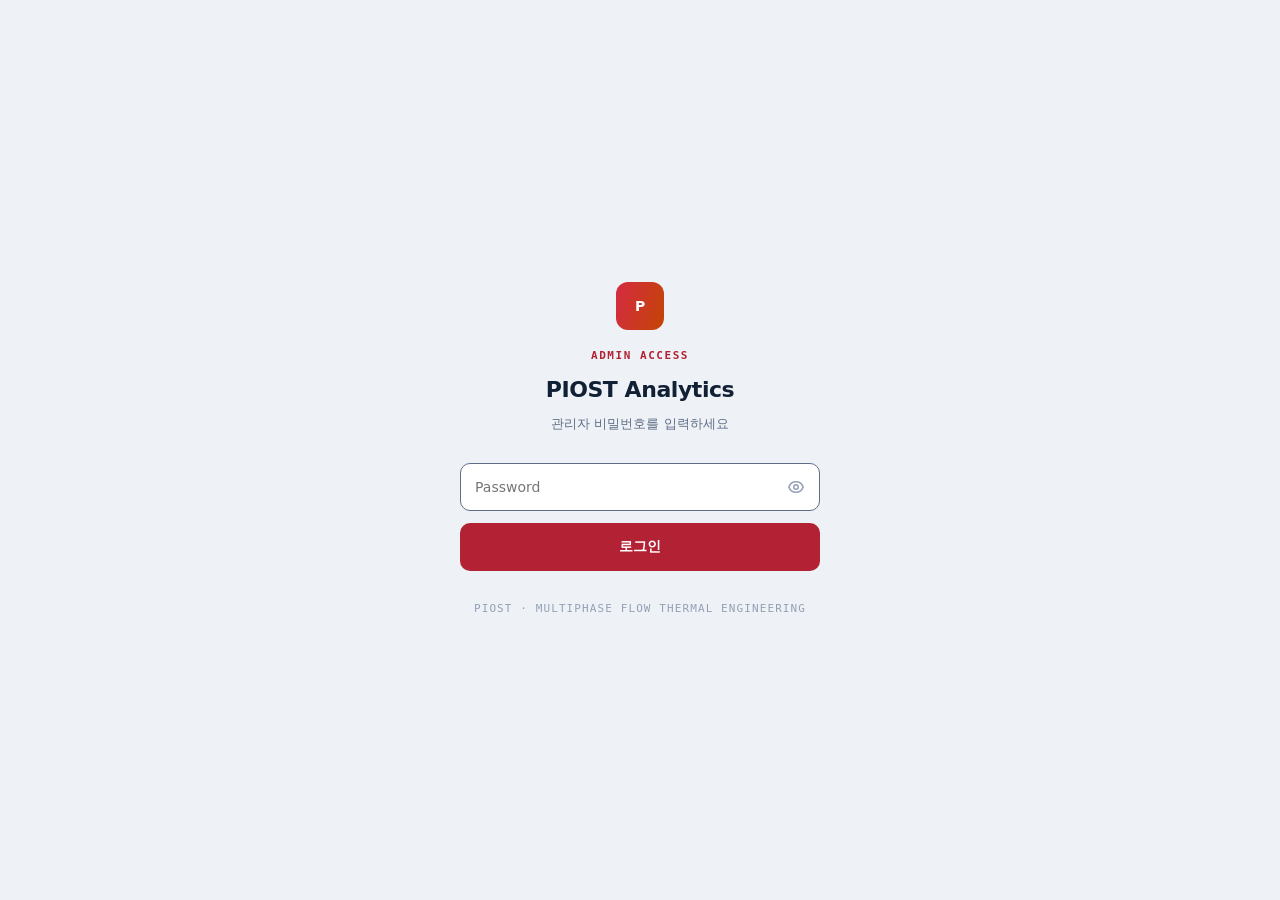
==== admin/index.html @ dd5fe5ca "feat: /admin 방문자 통계 대시보드 + 트래킹 비콘 mftel-website(/admin) 아키텍처를 정적 사이트에 이식. - api/track, api/analytics" ====
<!DOCTYPE html>
<html lang="ko">
<head>
    <meta charset="UTF-8">
    <meta name="viewport" content="width=device-width, initial-scale=1.0">
    <meta name="robots" content="noindex, nofollow">
    <title>PIOST Analytics</title>
    <link rel="icon" href="/favicon.svg" type="image/svg+xml">
    <style>
        :root {
            --crimson: #B22234;
            --crimson-bright: #D42A42;
            --ember: #C44505;
            --navy: #1B365D;
            --paper: #FFFFFF;
            --paper-2: #F5F7FA;
            --well: #EEF2F7;
            --line: #E4E9F0;
            --ink-1: #122036;
            --ink-2: #46566E;
            --ink-3: #5F6E86;
            --ink-4: #93A0B4;
            --radius-s: 10px;
            --radius-m: 14px;
            --font: "Pretendard Variable", Pretendard, -apple-system, BlinkMacSystemFont,
                system-ui, "Segoe UI", Roboto, "Apple SD Gothic Neo", "Noto Sans KR", sans-serif;
            --mono: ui-monospace, "SF Mono", SFMono-Regular, Menlo, Consolas, monospace;
        }
        * { box-sizing: border-box; margin: 0; padding: 0; }
        html { -webkit-text-size-adjust: 100%; }
        body { font-family: var(--font); background: var(--well); color: var(--ink-1); font-size: 14px; line-height: 1.5; -webkit-font-smoothing: antialiased; }
        button, input { font-family: inherit; font-size: inherit; color: inherit; }
        button { cursor: pointer; border: none; background: none; }
        .mono { font-family: var(--mono); font-variant-numeric: tabular-nums; }
        .tnum { font-variant-numeric: tabular-nums; }

        /* ── Login ─────────────────────────────────────────────── */
        #login { min-height: 100vh; display: flex; align-items: center; justify-content: center; padding: 24px; }
        #login .box { width: 100%; max-width: 360px; }
        #login .brand { display: flex; flex-direction: column; align-items: center; text-align: center; margin-bottom: 30px; }
        #login .logo { height: 48px; width: 48px; border-radius: 12px; background: linear-gradient(108deg, var(--crimson-bright), var(--ember)); display: flex; align-items: center; justify-content: center; color: #fff; font-weight: 800; letter-spacing: -0.02em; }
        #login .kicker { margin-top: 18px; font-family: var(--mono); font-size: 11px; font-weight: 600; text-transform: uppercase; letter-spacing: 0.14em; color: var(--crimson); }
        #login h1 { margin-top: 8px; font-size: 22px; font-weight: 700; letter-spacing: -0.02em; }
        #login p.sub { margin-top: 8px; font-size: 13px; color: var(--ink-3); }
        #login form { margin-top: 8px; }
        .pw-wrap { position: relative; }
        .pw-wrap input { height: 48px; width: 100%; border: 1px solid var(--line); border-radius: var(--radius-s); background: var(--paper); padding: 0 46px 0 14px; outline: none; transition: border-color .15s; }
        .pw-wrap input:focus { border-color: var(--ink-3); }
        .pw-wrap button { position: absolute; right: 6px; top: 6px; height: 36px; width: 36px; border-radius: 8px; display: flex; align-items: center; justify-content: center; color: var(--ink-4); }
        .pw-wrap button:hover { background: var(--well); color: var(--ink-2); }
        .btn-primary { height: 48px; width: 100%; margin-top: 12px; border-radius: var(--radius-s); background: var(--crimson); color: #fff; font-weight: 600; transition: background .15s, opacity .15s; }
        .btn-primary:hover { background: #9c1d2d; }
        .btn-primary:disabled { opacity: .45; cursor: not-allowed; }
        .err { margin-top: 12px; font-size: 12px; color: var(--crimson); display: flex; gap: 6px; align-items: center; }
        #login .foot { margin-top: 30px; text-align: center; font-family: var(--mono); font-size: 11px; text-transform: uppercase; letter-spacing: 0.1em; color: var(--ink-4); }

        /* ── App shell ─────────────────────────────────────────── */
        #app { display: none; min-height: 100vh; }
        header.top { position: sticky; top: 0; z-index: 20; background: rgba(255,255,255,.9); backdrop-filter: blur(10px); border-bottom: 1px solid var(--line); }
        header.top .inner { max-width: 1200px; margin: 0 auto; height: 60px; padding: 0 16px; display: flex; align-items: center; justify-content: space-between; gap: 12px; }
        .brand-row { display: flex; align-items: center; gap: 10px; }
        .brand-row .logo { height: 30px; width: 30px; border-radius: 8px; background: linear-gradient(108deg, var(--crimson-bright), var(--ember)); display: flex; align-items: center; justify-content: center; color: #fff; font-weight: 800; font-size: 13px; }
        .brand-row span { font-weight: 700; letter-spacing: -0.01em; }
        .ctrls { display: flex; align-items: center; gap: 8px; }
        .seg { display: inline-flex; gap: 2px; border: 1px solid var(--line); border-radius: var(--radius-s); background: var(--paper); padding: 3px; }
        .seg button { padding: 6px 12px; border-radius: 7px; font-size: 13px; font-weight: 600; color: var(--ink-3); transition: background .15s, color .15s; }
        .seg button.on { background: var(--navy); color: #fff; }
        .icon-btn { height: 36px; width: 36px; border: 1px solid var(--line); border-radius: var(--radius-s); background: var(--paper); color: var(--ink-2); display: flex; align-items: center; justify-content: center; transition: background .15s; }
        .icon-btn:hover { background: var(--well); }
        .txt-btn { height: 36px; padding: 0 12px; border: 1px solid var(--line); border-radius: var(--radius-s); background: var(--paper); color: var(--ink-2); font-size: 13px; }
        .txt-btn:hover { background: var(--well); }

        main { max-width: 1200px; margin: 0 auto; padding: 16px; display: flex; flex-direction: column; gap: 16px; }
        .titlerow { display: flex; flex-wrap: wrap; gap: 12px; align-items: flex-end; justify-content: space-between; }
        .titlerow h1 { font-size: 22px; font-weight: 700; letter-spacing: -0.02em; }
        .titlerow .meta { margin-top: 2px; font-family: var(--mono); font-size: 11px; color: var(--ink-4); }
        .filters { display: flex; flex-wrap: wrap; gap: 8px; }
        .chip { display: inline-flex; align-items: center; gap: 7px; border: 1px solid var(--line); border-radius: var(--radius-s); background: var(--paper); padding: 6px 12px; font-size: 13px; font-weight: 600; color: var(--ink-2); transition: background .15s; }
        .chip:hover { background: var(--well); }
        .chip.on { background: var(--navy); color: #fff; border-color: transparent; }
        .chip .dot { height: 7px; width: 7px; border-radius: 50%; }
        .chip .n { color: var(--ink-4); }
        .chip.on .n { color: rgba(255,255,255,.7); }

        .kpis { display: grid; grid-template-columns: repeat(2, 1fr); gap: 12px; }
        @media (min-width: 640px) { .kpis { grid-template-columns: repeat(4, 1fr); } }
        @media (min-width: 1024px) { .kpis { grid-template-columns: repeat(7, 1fr); } }
        .kpi { background: var(--paper); border: 1px solid var(--line); border-radius: var(--radius-m); padding: 16px; }
        .kpi .lab { font-family: var(--mono); font-size: 10px; font-weight: 600; text-transform: uppercase; letter-spacing: 0.08em; color: var(--ink-3); }
        .kpi .val { margin-top: 8px; font-size: 26px; font-weight: 700; letter-spacing: -0.02em; }
        .kpi .val .trend { font-family: var(--mono); font-size: 12px; font-weight: 500; margin-left: 6px; color: var(--ink-3); }
        .kpi .val .trend.up { color: #15803d; }
        .kpi .val .trend.down { color: var(--crimson); }
        .kpi .sub { margin-top: 2px; font-size: 11px; color: var(--ink-4); }

        .panel { background: var(--paper); border: 1px solid var(--line); border-radius: var(--radius-m); }
        .panel > .head { display: flex; align-items: center; justify-content: space-between; gap: 12px; padding: 12px 16px; border-bottom: 1px solid var(--line); }
        .panel > .head h2 { font-size: 14px; font-weight: 700; letter-spacing: -0.01em; }
        .panel > .head .psub { margin-top: 2px; font-family: var(--mono); font-size: 11px; color: var(--ink-4); }
        .panel > .body { padding: 16px; }
        .grid { display: grid; gap: 16px; }
        @media (min-width: 640px) { .g2 { grid-template-columns: repeat(2, 1fr); } }
        @media (min-width: 640px) { .g2x { grid-template-columns: repeat(2, 1fr); } }
        @media (min-width: 1024px) { .g3 { grid-template-columns: repeat(3, 1fr); } .g4 { grid-template-columns: repeat(4, 1fr); } }
        @media (min-width: 640px) and (max-width: 1023px) { .g4 { grid-template-columns: repeat(2, 1fr); } }

        /* bar list */
        .bars { display: flex; flex-direction: column; gap: 10px; }
        .bar .row1 { display: flex; align-items: center; justify-content: space-between; gap: 8px; margin-bottom: 4px; }
        .bar .lbl { display: flex; align-items: center; gap: 8px; min-width: 0; color: var(--ink-2); }
        .bar .lbl .txt { white-space: nowrap; overflow: hidden; text-overflow: ellipsis; }
        .bar .lbl .sub { color: var(--ink-4); flex-shrink: 0; font-size: 12px; }
        .bar .lbl .dot { height: 8px; width: 8px; border-radius: 50%; flex-shrink: 0; }
        .bar .num { flex-shrink: 0; font-family: var(--mono); font-size: 12px; color: var(--ink-3); }
        .bar .num .pct { margin-left: 6px; color: var(--ink-4); }
        .bar .track { height: 6px; width: 100%; border-radius: 999px; background: var(--well); overflow: hidden; }
        .bar .fill { height: 100%; border-radius: 999px; background: var(--navy); }
        .empty { padding: 24px 0; text-align: center; color: var(--ink-4); font-size: 13px; }
        .cbtn { color: var(--ink-2); text-align: left; }
        .cbtn:hover { color: var(--crimson); }
        .cbtn.on { color: var(--crimson); font-weight: 600; }

        /* chart */
        .chart { width: 100%; height: 280px; }
        .chart svg { width: 100%; height: 100%; display: block; }

        /* heatmap */
        .heat-scroll { overflow-x: auto; }
        .heat { min-width: 560px; }
        .heat .r { display: flex; align-items: center; gap: 4px; }
        .heat .wd { width: 20px; flex-shrink: 0; font-family: var(--mono); font-size: 10px; color: var(--ink-4); }
        .heat .cells { display: flex; flex: 1; gap: 3px; padding: 2px 0; }
        .heat .c { height: 16px; flex: 1; border-radius: 2px; }
        .heat .axis { display: flex; flex: 1; gap: 3px; margin-top: 6px; }
        .heat .axis span { flex: 1; text-align: center; font-family: var(--mono); font-size: 9px; color: var(--ink-4); }

        /* sessions */
        .sessions { max-height: 440px; overflow-y: auto; }
        .sess { display: flex; align-items: flex-start; justify-content: space-between; gap: 12px; padding: 10px 0; border-bottom: 1px solid var(--line); }
        .sess:last-child { border-bottom: none; }
        .sess .paths { display: flex; flex-wrap: wrap; align-items: center; gap: 6px; min-width: 0; flex: 1; }
        .sess .who { font-size: 12px; margin-right: 4px; white-space: nowrap; }
        .sess .who b { color: var(--ink-2); font-weight: 600; }
        .sess .who span { color: var(--ink-4); }
        .sess .pth { border: 1px solid var(--line); background: var(--paper-2); border-radius: 5px; padding: 2px 6px; font-family: var(--mono); font-size: 11px; color: var(--ink-2); }
        .sess .arr { color: var(--ink-4); }
        .sess .stat { flex-shrink: 0; display: flex; gap: 12px; font-family: var(--mono); font-size: 11px; color: var(--ink-3); padding-top: 2px; }

        /* table */
        .search { position: relative; }
        .search input { height: 36px; width: 180px; border: 1px solid var(--line); border-radius: var(--radius-s); background: var(--paper); padding: 0 12px 0 32px; outline: none; }
        .search input:focus { border-color: var(--ink-3); }
        .search svg { position: absolute; left: 10px; top: 50%; transform: translateY(-50%); color: var(--ink-4); pointer-events: none; }
        .tbl-wrap { max-height: 560px; overflow: auto; }
        table { width: 100%; border-collapse: collapse; font-size: 13px; }
        thead th { position: sticky; top: 0; z-index: 1; background: var(--paper); text-align: left; font-family: var(--mono); font-size: 10px; font-weight: 600; text-transform: uppercase; letter-spacing: 0.05em; color: var(--ink-3); padding: 8px 12px 8px 0; border-bottom: 1px solid var(--line); }
        tbody td { padding: 8px 12px 8px 0; border-bottom: 1px solid var(--line); color: var(--ink-2); vertical-align: top; }
        tbody tr.click { cursor: pointer; }
        tbody tr.click:hover, tbody tr.open { background: var(--paper-2); }
        .exp dl { display: grid; grid-template-columns: repeat(2, 1fr); gap: 8px 24px; padding: 4px 0; }
        @media (min-width: 640px) { .exp dl { grid-template-columns: repeat(3, 1fr); } }
        @media (min-width: 1024px) { .exp dl { grid-template-columns: repeat(4, 1fr); } }
        .exp dt { font-family: var(--mono); font-size: 10px; text-transform: uppercase; letter-spacing: 0.05em; color: var(--ink-4); }
        .exp dd { margin-top: 2px; color: var(--ink-2); word-break: break-word; }
        .exp .full { grid-column: 1 / -1; }
        .exp .full dd { font-family: var(--mono); font-size: 11px; color: var(--ink-3); word-break: break-all; }
        .note { margin-top: 12px; font-family: var(--mono); font-size: 10px; color: var(--ink-4); }
        .hide-sm { display: none; }
        @media (min-width: 768px) { .hide-md { display: table-cell; } }
        @media (min-width: 1024px) { .hide-lg { display: table-cell; } }
        @media (max-width: 767px) { .hide-md { display: none; } }
        @media (max-width: 1023px) { .hide-lg { display: none; } }
        .badge { display: inline-flex; align-items: center; gap: 6px; white-space: nowrap; }
        .badge .dot { height: 7px; width: 7px; border-radius: 50%; }
        .spin { animation: spin 1s linear infinite; }
        @keyframes spin { to { transform: rotate(360deg); } }
    </style>
</head>
<body>
    <!-- ── Login ─────────────────────────────────────────────── -->
    <section id="login">
        <div class="box">
            <div class="brand">
                <div class="logo">P</div>
                <p class="kicker">Admin Access</p>
                <h1>PIOST Analytics</h1>
                <p class="sub">관리자 비밀번호를 입력하세요</p>
            </div>
            <form id="loginForm">
                <div class="pw-wrap">
                    <input id="pw" type="password" placeholder="Password" autocomplete="current-password" autofocus>
                    <button type="button" id="togglePw" aria-label="비밀번호 표시">
                        <svg width="18" height="18" fill="none" stroke="currentColor" viewBox="0 0 24 24" stroke-width="2"><path stroke-linecap="round" stroke-linejoin="round" d="M15 12a3 3 0 11-6 0 3 3 0 016 0z"/><path stroke-linecap="round" stroke-linejoin="round" d="M2.458 12C3.732 7.943 7.523 5 12 5c4.478 0 8.268 2.943 9.542 7-1.274 4.057-5.064 7-9.542 7-4.477 0-8.268-2.943-9.542-7z"/></svg>
                    </button>
                </div>
                <div class="err" id="loginErr" style="display:none"></div>
                <button type="submit" class="btn-primary" id="loginBtn">로그인</button>
            </form>
            <p class="foot">PIOST · Multiphase Flow Thermal Engineering</p>
        </div>
    </section>

    <!-- ── App ───────────────────────────────────────────────── -->
    <div id="app">
        <header class="top">
            <div class="inner">
                <div class="brand-row">
                    <div class="logo">P</div>
                    <span>PIOST Analytics</span>
                </div>
                <div class="ctrls">
                    <div class="seg" id="periodSeg"></div>
                    <button class="icon-btn" id="refreshBtn" aria-label="새로고침">
                        <svg id="refreshIcon" width="16" height="16" fill="none" stroke="currentColor" viewBox="0 0 24 24" stroke-width="2"><path stroke-linecap="round" stroke-linejoin="round" d="M4 4v5h.582m15.356 2A8.001 8.001 0 004.582 9m0 0H9m11 11v-5h-.581m0 0a8.003 8.003 0 01-15.357-2m15.357 2H15"/></svg>
                    </button>
                    <button class="txt-btn" id="logoutBtn">로그아웃</button>
                </div>
            </div>
        </header>
        <main>
            <div class="titlerow">
                <div>
                    <h1>접속자 통계</h1>
                    <div class="meta" id="metaLine"></div>
                </div>
                <div class="filters" id="sourceFilters"></div>
            </div>
            <div class="kpis" id="kpis"></div>
            <div class="panel">
                <div class="head"><div><h2>일자별 방문</h2><div class="psub" id="chartSub"></div></div></div>
                <div class="body"><div class="chart" id="chart"></div></div>
            </div>
            <div class="grid g4" id="composition"></div>
            <div class="panel">
                <div class="head"><div><h2>요일 × 시간대</h2><div class="psub" id="heatSub"></div></div></div>
                <div class="body"><div class="heat-scroll"><div class="heat" id="heat"></div></div></div>
            </div>
            <div class="grid g2" id="geo"></div>
            <div class="grid g3" id="acq"></div>
            <div class="grid g3" id="tech"></div>
            <div id="sessionsPanel"></div>
            <div class="panel">
                <div class="head">
                    <div><h2>방문 상세</h2><div class="psub" id="tblSub"></div></div>
                    <div style="display:flex;gap:8px;align-items:center">
                        <div class="search">
                            <svg width="14" height="14" fill="none" stroke="currentColor" viewBox="0 0 24 24" stroke-width="2"><path stroke-linecap="round" stroke-linejoin="round" d="M21 21l-4.35-4.35M11 18a7 7 0 100-14 7 7 0 000 14z"/></svg>
                            <input id="search" placeholder="국가·도시·UA·경로 검색">
                        </div>
                        <button class="txt-btn" id="csvBtn">CSV</button>
                    </div>
                </div>
                <div class="body">
                    <div class="tbl-wrap">
                        <table id="tbl"></table>
                    </div>
                    <p class="note">기기·OS·브라우저는 User-Agent 기반 추정값입니다 (근사).</p>
                </div>
            </div>
        </main>
    </div>

    <script>
    (function () {
        'use strict';

        // ── constants ────────────────────────────────────────────────────────
        var CRIMSON = '#B22234', NAVY = '#1B365D', INK3 = '#5F6E86', GRID = '#E4E9F0';
        var WEEKDAYS = ['일', '월', '화', '수', '목', '금', '토'];
        var PERIODS = [{ d: 1, l: '1D' }, { d: 7, l: '7D' }, { d: 30, l: '30D' }, { d: 90, l: '90D' }];
        var SOURCE_META = {
            all: { label: '전체', dot: '' },
            human: { label: '방문자', dot: NAVY },
            build: { label: '빌드', dot: '#A8A29E' },
            bot: { label: '봇/AI', dot: CRIMSON },
        };

        // ── state ────────────────────────────────────────────────────────────
        var S = { pw: '', period: 7, source: 'all', country: null, countryScope: 'period', search: '', expanded: null, data: null, loading: false, updated: null };

        // ── helpers ──────────────────────────────────────────────────────────
        function $(id) { return document.getElementById(id); }
        function esc(s) { return String(s == null ? '' : s).replace(/[&<>"']/g, function (c) { return { '&': '&amp;', '<': '&lt;', '>': '&gt;', '"': '&quot;', "'": '&#39;' }[c]; }); }
        function num(n) { return (Number(n) || 0).toLocaleString(); }
        function fmtDur(sec) {
            sec = Number(sec) || 0;
            if (sec < 1) return '—';
            if (sec < 60) return sec + '초';
            var m = Math.floor(sec / 60), s = sec % 60;
            return s ? (m + '분 ' + s + '초') : (m + '분');
        }
        function classifyUA(ua) {
            var l = (ua || '').toLowerCase();
            if (l.indexOf('vercel') > -1 || l.indexOf('node-fetch') > -1 || l.indexOf('undici') > -1) return 'build';
            if (l.indexOf('claude') > -1 || l.indexOf('anthropic') > -1 || l.indexOf('chatgpt') > -1 || l.indexOf('openai') > -1 || l.indexOf('gptbot') > -1) return 'bot';
            if (l.indexOf('bot') > -1 || l.indexOf('crawler') > -1 || l.indexOf('spider') > -1 || l.indexOf('headless') > -1) return 'bot';
            return 'human';
        }
        function parseUA(ua) {
            var u = (ua || '').toLowerCase(), device = 'Desktop', os = 'Other', browser = 'Other';
            if (/ipad|tablet|playbook|silk/.test(u) || (/android/.test(u) && !/mobile/.test(u))) device = 'Tablet';
            else if (/mobi|iphone|ipod|windows phone|iemobile/.test(u)) device = 'Mobile';
            if (/windows nt/.test(u)) os = 'Windows';
            else if (/iphone|ipad|ipod/.test(u)) os = 'iOS';
            else if (/mac os x|macintosh/.test(u)) os = 'macOS';
            else if (/android/.test(u)) os = 'Android';
            else if (/cros/.test(u)) os = 'ChromeOS';
            else if (/linux/.test(u)) os = 'Linux';
            if (/edg\//.test(u)) browser = 'Edge';
            else if (/opr\/|opera/.test(u)) browser = 'Opera';
            else if (/samsungbrowser/.test(u)) browser = 'Samsung';
            else if (/firefox\/|fxios/.test(u)) browser = 'Firefox';
            else if (/chrome\/|crios/.test(u)) browser = 'Chrome';
            else if (/safari\//.test(u)) browser = 'Safari';
            else if (classifyUA(ua) !== 'human') browser = 'Bot';
            return { device: device, os: os, browser: browser };
        }
        function tally(items, keyFn) {
            var m = {};
            items.forEach(function (it) { var k = keyFn(it); if (!k) return; m[k] = (m[k] || 0) + 1; });
            return Object.keys(m).map(function (k) { return { label: k, value: m[k] }; }).sort(function (a, b) { return b.value - a.value; });
        }
        function periodLabel() { return S.period === 1 ? '오늘' : ('최근 ' + S.period + '일'); }

        // ── derivations (respect the source filter) ──────────────────────────
        function allVisits() { return (S.data && S.data.recentVisits) || []; }
        function sourceCounts() {
            var c = { human: 0, build: 0, bot: 0 };
            allVisits().forEach(function (v) { c[classifyUA(v.userAgent)]++; });
            return c;
        }
        function filteredVisits() {
            var av = allVisits();
            return S.source === 'all' ? av : av.filter(function (v) { return classifyUA(v.userAgent) === S.source; });
        }
        function filteredDaily() {
            var out = {};
            if (S.source === 'all' && S.data && S.data.dailyStats) {
                Object.keys(S.data.dailyStats).forEach(function (k) { out[k] = S.data.dailyStats[k]; });
            } else {
                filteredVisits().forEach(function (v) { var day = String(v.timestamp).split('T')[0]; out[day] = (out[day] || 0) + 1; });
                if (S.data && S.data.dailyStats) Object.keys(S.data.dailyStats).forEach(function (d) { if (!(d in out)) out[d] = 0; });
            }
            return out;
        }

        // ── bar list renderer ────────────────────────────────────────────────
        function barList(items, total, opts) {
            opts = opts || {};
            if (!items.length) return '<p class="empty">' + esc(opts.empty || '데이터 없음') + '</p>';
            var peak = opts.max || Math.max.apply(null, [1].concat(items.map(function (i) { return i.value; })));
            return '<div class="bars">' + items.map(function (it) {
                var pct = total ? Math.round((it.value / total) * 100) : 0;
                var lead = it.dot ? '<span class="dot" style="background:' + it.dot + '"></span>' : '';
                var sub = it.sub ? '<span class="sub">' + esc(it.sub) + '</span>' : '';
                return '<div class="bar"><div class="row1"><span class="lbl">' + lead +
                    '<span class="txt">' + it.label + '</span>' + sub + '</span>' +
                    '<span class="num">' + num(it.value) + '<span class="pct">' + pct + '%</span></span></div>' +
                    '<div class="track"><div class="fill" style="width:' + ((it.value / peak) * 100) + '%;' + (it.fill ? 'background:' + it.fill : '') + '"></div></div></div>';
            }).join('') + '</div>';
        }
        function panel(title, sub, bodyHtml) {
            return '<div class="panel"><div class="head"><div><h2>' + esc(title) + '</h2>' +
                (sub ? '<div class="psub">' + esc(sub) + '</div>' : '') + '</div></div><div class="body">' + bodyHtml + '</div></div>';
        }

        // ── auth ─────────────────────────────────────────────────────────────
        function showLogin(msg) {
            $('login').style.display = 'flex';
            $('app').style.display = 'none';
            if (msg) { var e = $('loginErr'); e.style.display = 'flex'; e.innerHTML = '<svg width="14" height="14" fill="none" stroke="currentColor" viewBox="0 0 24 24" stroke-width="2"><path stroke-linecap="round" stroke-linejoin="round" d="M12 9v2m0 4h.01M21 12a9 9 0 11-18 0 9 9 0 0118 0z"/></svg>' + esc(msg); }
        }
        function showApp() { $('login').style.display = 'none'; $('app').style.display = 'block'; }

        function fetchAnalytics(pwd, days) {
            S.loading = true;
            $('refreshIcon') && $('refreshIcon').classList.add('spin');
            $('loginBtn').textContent = '확인 중…';
            return fetch('/api/analytics?period=' + days, { headers: { 'x-admin-password': pwd } })
                .then(function (r) {
                    if (r.status === 401) { showLogin('비밀번호가 올바르지 않습니다'); throw new Error('unauth'); }
                    return r.json();
                })
                .then(function (result) {
                    S.pw = pwd; S.period = days; S.data = result; S.updated = new Date();
                    try { localStorage.setItem('piost_admin_pwd', pwd); } catch (e) {}
                    showApp(); render();
                })
                .catch(function (err) { if (err.message !== 'unauth') showLogin('데이터를 불러오지 못했습니다'); })
                .then(function () { S.loading = false; $('refreshIcon') && $('refreshIcon').classList.remove('spin'); $('loginBtn').textContent = '로그인'; });
        }

        // ── render ───────────────────────────────────────────────────────────
        function render() {
            if (!S.data) return;
            var d = S.data, pl = periodLabel();
            var fv = filteredVisits(), fd = filteredDaily(), sc = sourceCounts();
            var av = allVisits();

            // meta line
            $('metaLine').textContent = pl + (S.updated ? ' · 갱신 ' + S.updated.toLocaleTimeString('ko-KR', { hour: '2-digit', minute: '2-digit' }) : '');

            // period segment
            $('periodSeg').innerHTML = PERIODS.map(function (p) { return '<button data-d="' + p.d + '" class="' + (S.period === p.d ? 'on' : '') + '">' + p.l + '</button>'; }).join('');

            // source filters
            $('sourceFilters').innerHTML = ['all', 'human', 'build', 'bot'].map(function (src) {
                var count = src === 'all' ? av.length : sc[src];
                var m = SOURCE_META[src];
                return '<button class="chip ' + (S.source === src ? 'on' : '') + '" data-src="' + src + '">' +
                    (m.dot ? '<span class="dot" style="background:' + (S.source === src ? '#fff' : m.dot) + '"></span>' : '') +
                    m.label + '<span class="n">' + count + '</span></button>';
            }).join('');

            // KPIs
            var uniquePeriod = (S.source === 'all' && d.uniquePeriod != null) ? d.uniquePeriod : uniqueBy(fv);
            var periodTotal = S.source === 'all' ? (d.periodTotal || 0) : Object.keys(fd).reduce(function (a, k) { return a + fd[k]; }, 0);
            var trend = (S.source === 'all' && d.prevPeriodTotal) ? ((periodTotal - d.prevPeriodTotal) / d.prevPeriodTotal) * 100 : null;
            var today = new Date().toISOString().split('T')[0];
            var countryList = countryEntries();
            var kpis = [
                { lab: '전체 방문', val: num(d.totalVisits), sub: '누적' },
                { lab: '방문 · ' + pl, val: num(periodTotal), trend: trend, sub: trend != null ? '이전 기간 대비' : '' },
                { lab: '순 방문자', val: num(uniquePeriod), sub: d.uniqueTotal ? ('누적 ' + num(d.uniqueTotal)) : 'IP 기준' },
                { lab: '페이지뷰', val: num(d.totalPageViews), sub: '누적 조회' },
                { lab: '평균 체류', val: fmtDur(d.avgDwellSec), sub: '페이지당' },
                { lab: '국가', val: countryList.length, sub: S.countryScope === 'all' ? '누적' : pl },
                { lab: '오늘', val: num(fd[today] || 0), sub: '' },
            ];
            $('kpis').innerHTML = kpis.map(function (k) {
                var t = '';
                if (k.trend != null) t = '<span class="trend ' + (k.trend >= 0 ? 'up' : 'down') + '">' + (k.trend >= 0 ? '▲' : '▼') + ' ' + Math.abs(Math.round(k.trend)) + '%</span>';
                return '<div class="kpi"><div class="lab">' + esc(k.lab) + '</div><div class="val">' + k.val + t + '</div>' + (k.sub ? '<div class="sub">' + esc(k.sub) + '</div>' : '') + '</div>';
            }).join('');

            // chart
            renderChart(fd);

            // composition
            var parsed = fv.map(function (v) { var p = parseUA(v.userAgent); return { v: v, device: p.device, os: p.os, browser: p.browser }; });
            var srcItems = ['human', 'build', 'bot'].map(function (s) {
                return { label: SOURCE_META[s].label, value: S.source === 'all' ? sc[s] : (S.source === s ? fv.length : 0), dot: SOURCE_META[s].dot };
            }).filter(function (i) { return i.value > 0; });
            $('composition').innerHTML =
                panel('유입 유형', '', barList(srcItems, fv.length, {})) +
                panel('기기', '', barList(tally(parsed, function (p) { return p.device; }), fv.length, {})) +
                panel('OS', '', barList(tally(parsed, function (p) { return p.os; }), fv.length, {})) +
                panel('브라우저', '', barList(tally(parsed, function (p) { return p.browser; }), fv.length, {}));

            // heatmap
            renderHeat(fv);

            // geography
            var cities = tally(fv.filter(function (v) { return v.city && v.city !== 'Unknown'; }), function (v) { return v.city + '|' + v.country; })
                .map(function (c) { var parts = c.label.split('|'); return { label: esc(parts[0]), sub: parts[1], value: c.value }; });
            $('geo').innerHTML =
                '<div class="panel"><div class="head"><div><h2>국가</h2></div>' +
                '<div class="seg" id="cscope"><button data-sc="period" class="' + (S.countryScope === 'period' ? 'on' : '') + '">' + pl + '</button><button data-sc="all" class="' + (S.countryScope === 'all' ? 'on' : '') + '">누적</button></div></div>' +
                '<div class="body">' + barList(countryList.slice(0, 12).map(function (c) {
                    return { label: '<button class="cbtn ' + (S.country === c.label ? 'on' : '') + '" data-country="' + esc(c.label) + '">' + esc(c.label) + '</button>', value: c.value };
                }), countryList.reduce(function (s, c) { return s + c.value; }, 0), {}) + '</div></div>' +
                panel('도시', '', barList(cities.slice(0, 12), cities.reduce(function (s, c) { return s + c.value; }, 0), { empty: '도시 데이터 없음' }));

            // acquisition: referrer / landing / top pages
            var referrers = tally(fv, function (v) { return (v.referrer && String(v.referrer).trim()) ? esc(v.referrer) : 'Direct / 직접'; });
            var landing = tally(fv, function (v) { return esc(v.path || '/'); });
            var pageList = Object.keys((d.pageViews) || {}).map(function (k) { return { label: esc(k), raw: k, value: Number(d.pageViews[k]) }; }).sort(function (a, b) { return b.value - a.value; });
            $('acq').innerHTML =
                panel('유입 경로 (Referrer)', '', barList(referrers.slice(0, 8), fv.length, { empty: '경로 데이터 없음' })) +
                panel('랜딩 페이지', '세션 첫 진입', barList(landing.slice(0, 8), fv.length, { empty: '페이지 데이터 없음' })) +
                panel('인기 페이지', '조회수 · 평균 체류', barList(pageList.slice(0, 8).map(function (p) {
                    return { label: p.label, value: p.value, sub: (d.pageDwell && d.pageDwell[p.raw]) ? fmtDur(d.pageDwell[p.raw]) : '' };
                }), pageList.reduce(function (s, p) { return s + p.value; }, 0), { empty: '조회 데이터 없음' }));

            // tech: language / screen / domestic
            var langs = tally(fv, function (v) { return v.language ? esc(v.language) : null; });
            var screens = tally(fv, function (v) { return v.screen ? esc(v.screen) : null; });
            var kr = fv.filter(function (v) { return v.country === 'KR'; }).length;
            $('tech').innerHTML =
                panel('언어', '', barList(langs.slice(0, 8), fv.length, { empty: '언어 데이터 없음' })) +
                panel('화면 해상도', '', barList(screens.slice(0, 8), fv.length, { empty: '해상도 데이터 없음' })) +
                panel('국내 / 해외', '', barList([
                    { label: '국내 (KR)', value: kr, dot: NAVY },
                    { label: '해외', value: fv.length - kr, dot: '#A8A29E' },
                ].filter(function (i) { return i.value > 0; }), fv.length, {}));

            // sessions
            renderSessions();

            // detail table
            renderTable(fv);

            bindDynamic();
        }

        function uniqueBy(visits) { var s = {}; visits.forEach(function (v) { s[v.ip] = 1; }); return Object.keys(s).length; }

        function countryEntries() {
            var d = S.data, src;
            if (S.countryScope === 'all') src = d.allCountries || {};
            else if (S.source === 'all' && d.countries) src = d.countries;
            else {
                src = {}; filteredVisits().forEach(function (v) { if (v.country) src[v.country] = (src[v.country] || 0) + 1; });
            }
            return Object.keys(src).map(function (k) { return { label: k, value: Number(src[k]) }; }).sort(function (a, b) { return b.value - a.value; });
        }

        function renderChart(fd) {
            var du = (S.data && S.data.dailyUnique) || {};
            var rows = Object.keys(fd).sort().map(function (date) {
                return { date: date, visits: fd[date], unique: (S.source === 'all' && du[date] != null) ? du[date] : null };
            });
            var sub = '';
            if (rows.length) {
                var avg = rows.reduce(function (s, r) { return s + r.visits; }, 0) / rows.length;
                sub = '평균 ' + avg.toFixed(1) + '/일';
                if (S.source === 'all' && rows.some(function (r) { return r.unique != null; })) sub += ' · 방문(면) vs 순방문자(점선)';
            }
            $('chartSub').textContent = sub;
            if (!rows.length) { $('chart').innerHTML = '<div class="empty" style="height:100%;display:flex;align-items:center;justify-content:center">데이터 없음</div>'; return; }

            var W = 900, H = 280, padL = 36, padR = 12, padT = 12, padB = 26;
            var iw = W - padL - padR, ih = H - padT - padB;
            var maxV = Math.max.apply(null, [1].concat(rows.map(function (r) { return Math.max(r.visits, r.unique || 0); })));
            var n = rows.length;
            var x = function (i) { return padL + (n === 1 ? iw / 2 : (i / (n - 1)) * iw); };
            var y = function (v) { return padT + ih - (v / maxV) * ih; };
            var showU = S.source === 'all' && rows.some(function (r) { return r.unique != null; });
            var avgVal = rows.reduce(function (s, r) { return s + r.visits; }, 0) / n;

            function line(key) { return rows.map(function (r, i) { return (i ? 'L' : 'M') + x(i).toFixed(1) + ' ' + y(r[key] || 0).toFixed(1); }).join(' '); }
            var area = 'M' + x(0).toFixed(1) + ' ' + y(rows[0].visits).toFixed(1) + ' ' +
                rows.map(function (r, i) { return 'L' + x(i).toFixed(1) + ' ' + y(r.visits).toFixed(1); }).join(' ') +
                ' L' + x(n - 1).toFixed(1) + ' ' + (padT + ih) + ' L' + x(0).toFixed(1) + ' ' + (padT + ih) + ' Z';

            // gridlines + y labels
            var grid = '', ticks = 4;
            for (var g = 0; g <= ticks; g++) {
                var gv = Math.round((maxV / ticks) * g), gy = y(gv);
                grid += '<line x1="' + padL + '" y1="' + gy.toFixed(1) + '" x2="' + (W - padR) + '" y2="' + gy.toFixed(1) + '" stroke="' + GRID + '" stroke-dasharray="3 3"/>' +
                    '<text x="' + (padL - 6) + '" y="' + (gy + 3).toFixed(1) + '" text-anchor="end" font-size="10" fill="' + INK3 + '" font-family="monospace">' + gv + '</text>';
            }
            // x labels
            var xl = '', step = Math.ceil(n / 8);
            rows.forEach(function (r, i) {
                if (i % step !== 0 && i !== n - 1) return;
                xl += '<text x="' + x(i).toFixed(1) + '" y="' + (H - 8) + '" text-anchor="middle" font-size="10" fill="' + INK3 + '" font-family="monospace">' + esc(r.date.slice(5)) + '</text>';
            });
            var dots = rows.map(function (r, i) { return '<circle cx="' + x(i).toFixed(1) + '" cy="' + y(r.visits).toFixed(1) + '" r="2.5" fill="' + CRIMSON + '"><title>' + esc(r.date) + ': ' + r.visits + '</title></circle>'; }).join('');

            var svg = '<svg viewBox="0 0 ' + W + ' ' + H + '" preserveAspectRatio="none">' +
                '<defs><linearGradient id="cf" x1="0" y1="0" x2="0" y2="1"><stop offset="0%" stop-color="' + CRIMSON + '" stop-opacity="0.20"/><stop offset="100%" stop-color="' + CRIMSON + '" stop-opacity="0.02"/></linearGradient></defs>' +
                grid +
                '<line x1="' + padL + '" y1="' + y(avgVal).toFixed(1) + '" x2="' + (W - padR) + '" y2="' + y(avgVal).toFixed(1) + '" stroke="' + INK3 + '" stroke-dasharray="4 4" stroke-opacity="0.5"/>' +
                '<path d="' + area + '" fill="url(#cf)"/>' +
                '<path d="' + line('visits') + '" fill="none" stroke="' + CRIMSON + '" stroke-width="2"/>' +
                (showU ? '<path d="' + line('unique') + '" fill="none" stroke="' + INK3 + '" stroke-width="1.5" stroke-dasharray="4 3"/>' : '') +
                dots + xl + '</svg>';
            $('chart').innerHTML = svg;
        }

        function renderHeat(fv) {
            var m = [], max = 0;
            for (var i = 0; i < 7; i++) m.push(new Array(24).fill(0));
            fv.forEach(function (v) { var dt = new Date(v.timestamp); var wd = dt.getDay(), h = dt.getHours(); if (!isNaN(wd) && !isNaN(h)) { m[wd][h]++; if (m[wd][h] > max) max = m[wd][h]; } });
            if (!fv.length) { $('heat').innerHTML = '<p class="empty">데이터 없음</p>'; $('heatSub').textContent = ''; return; }
            var bh = 0, bwd = 0, bmax = -1;
            for (var w = 0; w < 7; w++) for (var hh = 0; hh < 24; hh++) if (m[w][hh] > bmax) { bmax = m[w][hh]; bwd = w; bh = hh; }
            $('heatSub').textContent = '가장 붐빔 · ' + WEEKDAYS[bwd] + '요일 ' + String(bh).padStart(2, '0') + '시';
            var html = '';
            for (var r = 0; r < 7; r++) {
                html += '<div class="r"><span class="wd">' + WEEKDAYS[r] + '</span><div class="cells">';
                for (var c = 0; c < 24; c++) {
                    var val = m[r][c];
                    var bg = val ? 'rgba(27,54,93,' + (0.12 + 0.88 * (val / max)).toFixed(3) + ')' : '#F1F4F8';
                    html += '<div class="c" style="background:' + bg + '" title="' + WEEKDAYS[r] + '요일 ' + String(c).padStart(2, '0') + '시 · ' + val + '"></div>';
                }
                html += '</div></div>';
            }
            html += '<div class="r"><span class="wd"></span><div class="axis">';
            for (var a = 0; a < 24; a++) html += '<span>' + (a % 3 === 0 ? String(a).padStart(2, '0') : '') + '</span>';
            html += '</div></div>';
            $('heat').innerHTML = html;
        }

        function renderSessions() {
            var sess = (S.data && S.data.sessions) || [];
            if (!sess.length) { $('sessionsPanel').innerHTML = ''; return; }
            var rows = sess.map(function (s) {
                var chips = s.paths.slice(0, 12).map(function (p, j) {
                    return (j ? '<span class="arr">›</span>' : '') + '<span class="pth">' + esc(p) + '</span>';
                }).join('');
                var more = s.paths.length > 12 ? '<span class="arr">+' + (s.paths.length - 12) + '</span>' : '';
                return '<div class="sess"><div class="paths"><span class="who"><b>' + esc(s.country) + '</b>' + (s.device ? '<span> · ' + esc(s.device) + '</span>' : '') + '</span>' + chips + more + '</div>' +
                    '<div class="stat"><span>' + s.paths.length + 'p</span><span>' + fmtDur(Math.round(s.ms / 1000)) + '</span></div></div>';
            }).join('');
            $('sessionsPanel').innerHTML = '<div class="panel"><div class="head"><div><h2>세션 여정</h2><div class="psub">최근 ' + sess.length + ' 세션 · 방문자가 본 순서</div></div></div><div class="body"><div class="sessions">' + rows + '</div></div></div>';
        }

        function searchedVisits() {
            var fv = filteredVisits(), q = S.search.trim().toLowerCase();
            if (!q) return fv;
            return fv.filter(function (v) {
                return (v.country + ' ' + v.region + ' ' + v.city + ' ' + v.userAgent + ' ' + (v.path || '') + ' ' + (v.referrer || '')).toLowerCase().indexOf(q) > -1;
            });
        }

        function renderTable(fv) {
            var sv = searchedVisits();
            $('tblSub').textContent = num(sv.length) + '건' + (S.search ? (' / ' + num(fv.length)) : '');
            var head = '<thead><tr>' +
                '<th>시각</th><th>유형</th><th>기기</th><th class="hide-md">브라우저</th><th>위치</th><th class="hide-lg">유입</th><th class="hide-lg">페이지</th>' +
                '</tr></thead>';
            var body = sv.map(function (v, i) {
                var src = classifyUA(v.userAgent), ua = parseUA(v.userAgent), open = S.expanded === i;
                var when = new Date(v.timestamp).toLocaleString('ko-KR', { month: '2-digit', day: '2-digit', hour: '2-digit', minute: '2-digit' });
                var row = '<tr class="click ' + (open ? 'open' : '') + '" data-row="' + i + '">' +
                    '<td class="mono" style="white-space:nowrap;color:var(--ink-3)">' + esc(when) + '</td>' +
                    '<td><span class="badge"><span class="dot" style="background:' + SOURCE_META[src].dot + '"></span>' + SOURCE_META[src].label + '</span></td>' +
                    '<td style="white-space:nowrap">' + esc(ua.device) + ' · ' + esc(ua.os) + '</td>' +
                    '<td class="hide-md" style="white-space:nowrap">' + esc(ua.browser) + '</td>' +
                    '<td><b>' + esc(v.country) + '</b>' + (v.city && v.city !== 'Unknown' ? '<span style="color:var(--ink-4)"> · ' + esc(v.city) + '</span>' : '') + '</td>' +
                    '<td class="hide-lg" style="max-width:140px;overflow:hidden;text-overflow:ellipsis;white-space:nowrap;color:var(--ink-3)">' + esc(v.referrer || '직접') + '</td>' +
                    '<td class="hide-lg mono" style="max-width:120px;overflow:hidden;text-overflow:ellipsis;white-space:nowrap;color:var(--ink-3)">' + esc(v.path || '/') + '</td></tr>';
                if (open) {
                    var full = new Date(v.timestamp).toLocaleString('ko-KR', { year: 'numeric', month: 'long', day: 'numeric', hour: '2-digit', minute: '2-digit', second: '2-digit' });
                    var pairs = [
                        ['시각', full], ['국가 / 지역 / 도시', v.country + ' · ' + v.region + ' · ' + v.city], ['IP', v.ip],
                        ['기기 / OS / 브라우저', ua.device + ' · ' + ua.os + ' · ' + ua.browser], ['언어', v.language || '—'], ['화면', v.screen || '—'],
                        ['유입 경로', v.referrer || '직접'], ['방문 페이지', v.path || '/'],
                    ];
                    row += '<tr class="exp open"><td colspan="7"><dl>' + pairs.map(function (p) { return '<div><dt>' + esc(p[0]) + '</dt><dd>' + esc(p[1]) + '</dd></div>'; }).join('') +
                        '<div class="full"><dt>User-Agent</dt><dd>' + esc(v.userAgent) + '</dd></div></dl></td></tr>';
                }
                return row;
            }).join('');
            if (!sv.length) body = '<tr><td colspan="7" style="text-align:center;padding:40px;color:var(--ink-4)">' + (S.search ? '검색 결과 없음' : '기록 없음') + '</td></tr>';
            $('tbl').innerHTML = head + '<tbody>' + body + '</tbody>';
        }

        function exportCsv() {
            var cols = ['timestamp', 'source', 'device', 'os', 'browser', 'country', 'region', 'city', 'ip', 'referrer', 'path', 'language', 'screen', 'userAgent'];
            var escc = function (s) { return '"' + String(s == null ? '' : s).replace(/"/g, '""') + '"'; };
            var rows = searchedVisits().map(function (v) {
                var u = parseUA(v.userAgent);
                return [v.timestamp, classifyUA(v.userAgent), u.device, u.os, u.browser, v.country, v.region, v.city, v.ip, v.referrer || '', v.path || '', v.language || '', v.screen || '', v.userAgent];
            });
            var csv = [cols.join(',')].concat(rows.map(function (r) { return r.map(escc).join(','); })).join('\n');
            var blob = new Blob(['﻿' + csv], { type: 'text/csv;charset=utf-8;' });
            var url = URL.createObjectURL(blob);
            var a = document.createElement('a');
            a.href = url; a.download = 'piost-visits-' + new Date().toISOString().split('T')[0] + '.csv';
            a.click(); URL.revokeObjectURL(url);
        }

        // ── event binding ────────────────────────────────────────────────────
        function bindDynamic() {
            Array.prototype.forEach.call($('periodSeg').querySelectorAll('button'), function (b) {
                b.onclick = function () { fetchAnalytics(S.pw, Number(b.getAttribute('data-d'))); };
            });
            Array.prototype.forEach.call($('sourceFilters').querySelectorAll('button'), function (b) {
                b.onclick = function () { S.source = b.getAttribute('data-src'); S.expanded = null; render(); };
            });
            var cscope = $('cscope');
            if (cscope) Array.prototype.forEach.call(cscope.querySelectorAll('button'), function (b) {
                b.onclick = function () { S.countryScope = b.getAttribute('data-sc'); render(); };
            });
            Array.prototype.forEach.call(document.querySelectorAll('[data-country]'), function (b) {
                b.onclick = function () { var c = b.getAttribute('data-country'); S.country = (S.country === c ? null : c); render(); };
            });
            Array.prototype.forEach.call($('tbl').querySelectorAll('tr.click'), function (tr) {
                tr.onclick = function () { var i = Number(tr.getAttribute('data-row')); S.expanded = (S.expanded === i ? null : i); renderTable(filteredVisits()); bindTableRows(); };
            });
        }
        function bindTableRows() {
            Array.prototype.forEach.call($('tbl').querySelectorAll('tr.click'), function (tr) {
                tr.onclick = function () { var i = Number(tr.getAttribute('data-row')); S.expanded = (S.expanded === i ? null : i); renderTable(filteredVisits()); bindTableRows(); };
            });
        }

        // ── static event binding ─────────────────────────────────────────────
        $('loginForm').addEventListener('submit', function (e) { e.preventDefault(); $('loginErr').style.display = 'none'; fetchAnalytics($('pw').value, S.period); });
        $('togglePw').addEventListener('click', function () { var i = $('pw'); i.type = i.type === 'password' ? 'text' : 'password'; });
        $('refreshBtn').addEventListener('click', function () { if (!S.loading) fetchAnalytics(S.pw, S.period); });
        $('logoutBtn').addEventListener('click', function () { try { localStorage.removeItem('piost_admin_pwd'); } catch (e) {} S.pw = ''; S.data = null; $('pw').value = ''; showLogin(); });
        $('search').addEventListener('input', function (e) { S.search = e.target.value; S.expanded = null; renderTable(filteredVisits()); bindTableRows(); });
        $('csvBtn').addEventListener('click', exportCsv);

        // ── boot ─────────────────────────────────────────────────────────────
        (function boot() {
            var stored = null;
            try { stored = localStorage.getItem('piost_admin_pwd'); } catch (e) {}
            if (stored) { $('pw').value = stored; fetchAnalytics(stored, S.period); }
        })();
    })();
    </script>
</body>
</html>
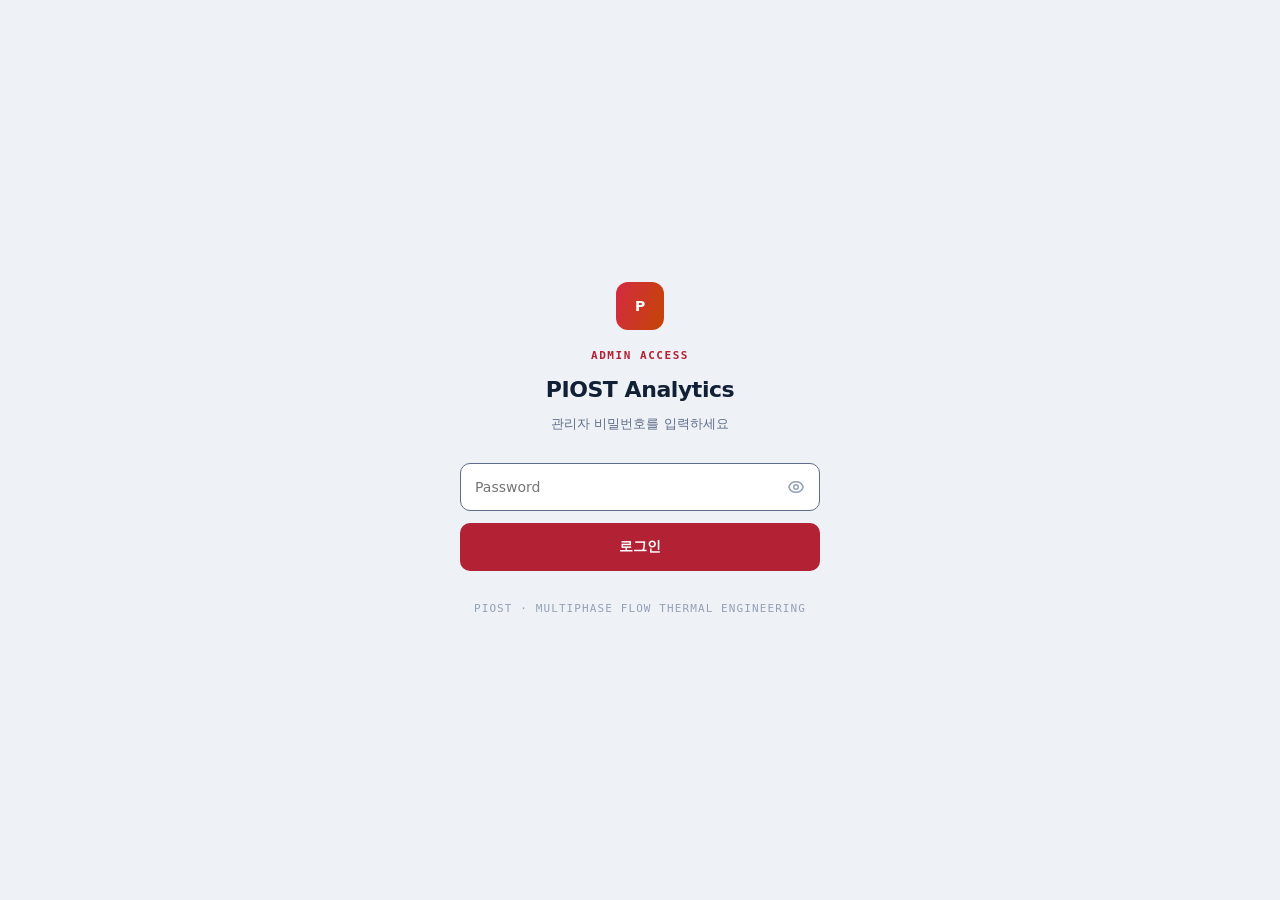
==== commit 8f298a01: "fix(admin): 적대 리뷰 6건 수정 - CSV 수식 인젝션(CWE-1236) 방어: =·+·-·@ 선두 셀 앞에 ' 접두 - 기간 창 off-by-one: periodSta" ====
--- a/admin/index.html
+++ b/admin/index.html
@@ -238,6 +238,7 @@
             <div class="grid g2" id="geo"></div>
             <div class="grid g3" id="acq"></div>
             <div class="grid g3" id="tech"></div>
+            <div id="drilldown"></div>
             <div id="sessionsPanel"></div>
             <div class="panel">
                 <div class="head">
@@ -468,7 +469,7 @@
             $('acq').innerHTML =
                 panel('유입 경로 (Referrer)', '', barList(referrers.slice(0, 8), fv.length, { empty: '경로 데이터 없음' })) +
                 panel('랜딩 페이지', '세션 첫 진입', barList(landing.slice(0, 8), fv.length, { empty: '페이지 데이터 없음' })) +
-                panel('인기 페이지', '조회수 · 평균 체류', barList(pageList.slice(0, 8).map(function (p) {
+                panel('인기 페이지', '누적 · 조회수 · 평균 체류', barList(pageList.slice(0, 8).map(function (p) {
                     return { label: p.label, value: p.value, sub: (d.pageDwell && d.pageDwell[p.raw]) ? fmtDur(d.pageDwell[p.raw]) : '' };
                 }), pageList.reduce(function (s, p) { return s + p.value; }, 0), { empty: '조회 데이터 없음' }));
 
@@ -483,6 +484,9 @@
                     { label: '국내 (KR)', value: kr, dot: NAVY },
                     { label: '해외', value: fv.length - kr, dot: '#A8A29E' },
                 ].filter(function (i) { return i.value > 0; }), fv.length, {}));
+
+            // country region/city drill-down (appears when a country is selected)
+            renderDrilldown();
 
             // sessions
             renderSessions();
@@ -581,6 +585,19 @@
             for (var a = 0; a < 24; a++) html += '<span>' + (a % 3 === 0 ? String(a).padStart(2, '0') : '') + '</span>';
             html += '</div></div>';
             $('heat').innerHTML = html;
+        }
+
+        function renderDrilldown() {
+            if (!S.country) { $('drilldown').innerHTML = ''; return; }
+            var inC = filteredVisits().filter(function (v) { return v.country === S.country; });
+            var regions = tally(inC, function (v) { return esc(v.region || 'Unknown'); });
+            var cities = tally(inC, function (v) { return esc(v.city || 'Unknown'); });
+            var hd = '<p style="margin-bottom:10px;font-family:var(--mono);font-size:11px;text-transform:uppercase;letter-spacing:0.06em;color:var(--ink-3)">';
+            $('drilldown').innerHTML = '<div class="panel"><div class="head"><div><h2>지역 · ' + esc(S.country) + '</h2></div>' +
+                '<button class="txt-btn" id="ddClose">닫기</button></div><div class="body"><div class="grid g2x">' +
+                '<div>' + hd + '지역</p>' + barList(regions.slice(0, 10), inC.length, { empty: '지역 데이터 없음' }) + '</div>' +
+                '<div>' + hd + '도시</p>' + barList(cities.slice(0, 10), inC.length, { empty: '도시 데이터 없음' }) + '</div>' +
+                '</div></div></div>';
         }
 
         function renderSessions() {
@@ -640,7 +657,11 @@
 
         function exportCsv() {
             var cols = ['timestamp', 'source', 'device', 'os', 'browser', 'country', 'region', 'city', 'ip', 'referrer', 'path', 'language', 'screen', 'userAgent'];
-            var escc = function (s) { return '"' + String(s == null ? '' : s).replace(/"/g, '""') + '"'; };
+            var escc = function (s) {
+                s = String(s == null ? '' : s);
+                if (/^[=+\-@\t\r]/.test(s)) s = "'" + s; // neutralize CSV formula injection (CWE-1236)
+                return '"' + s.replace(/"/g, '""') + '"';
+            };
             var rows = searchedVisits().map(function (v) {
                 var u = parseUA(v.userAgent);
                 return [v.timestamp, classifyUA(v.userAgent), u.device, u.os, u.browser, v.country, v.region, v.city, v.ip, v.referrer || '', v.path || '', v.language || '', v.screen || '', v.userAgent];
@@ -668,6 +689,8 @@
             Array.prototype.forEach.call(document.querySelectorAll('[data-country]'), function (b) {
                 b.onclick = function () { var c = b.getAttribute('data-country'); S.country = (S.country === c ? null : c); render(); };
             });
+            var ddClose = $('ddClose');
+            if (ddClose) ddClose.onclick = function () { S.country = null; render(); };
             Array.prototype.forEach.call($('tbl').querySelectorAll('tr.click'), function (tr) {
                 tr.onclick = function () { var i = Number(tr.getAttribute('data-row')); S.expanded = (S.expanded === i ? null : i); renderTable(filteredVisits()); bindTableRows(); };
             });
